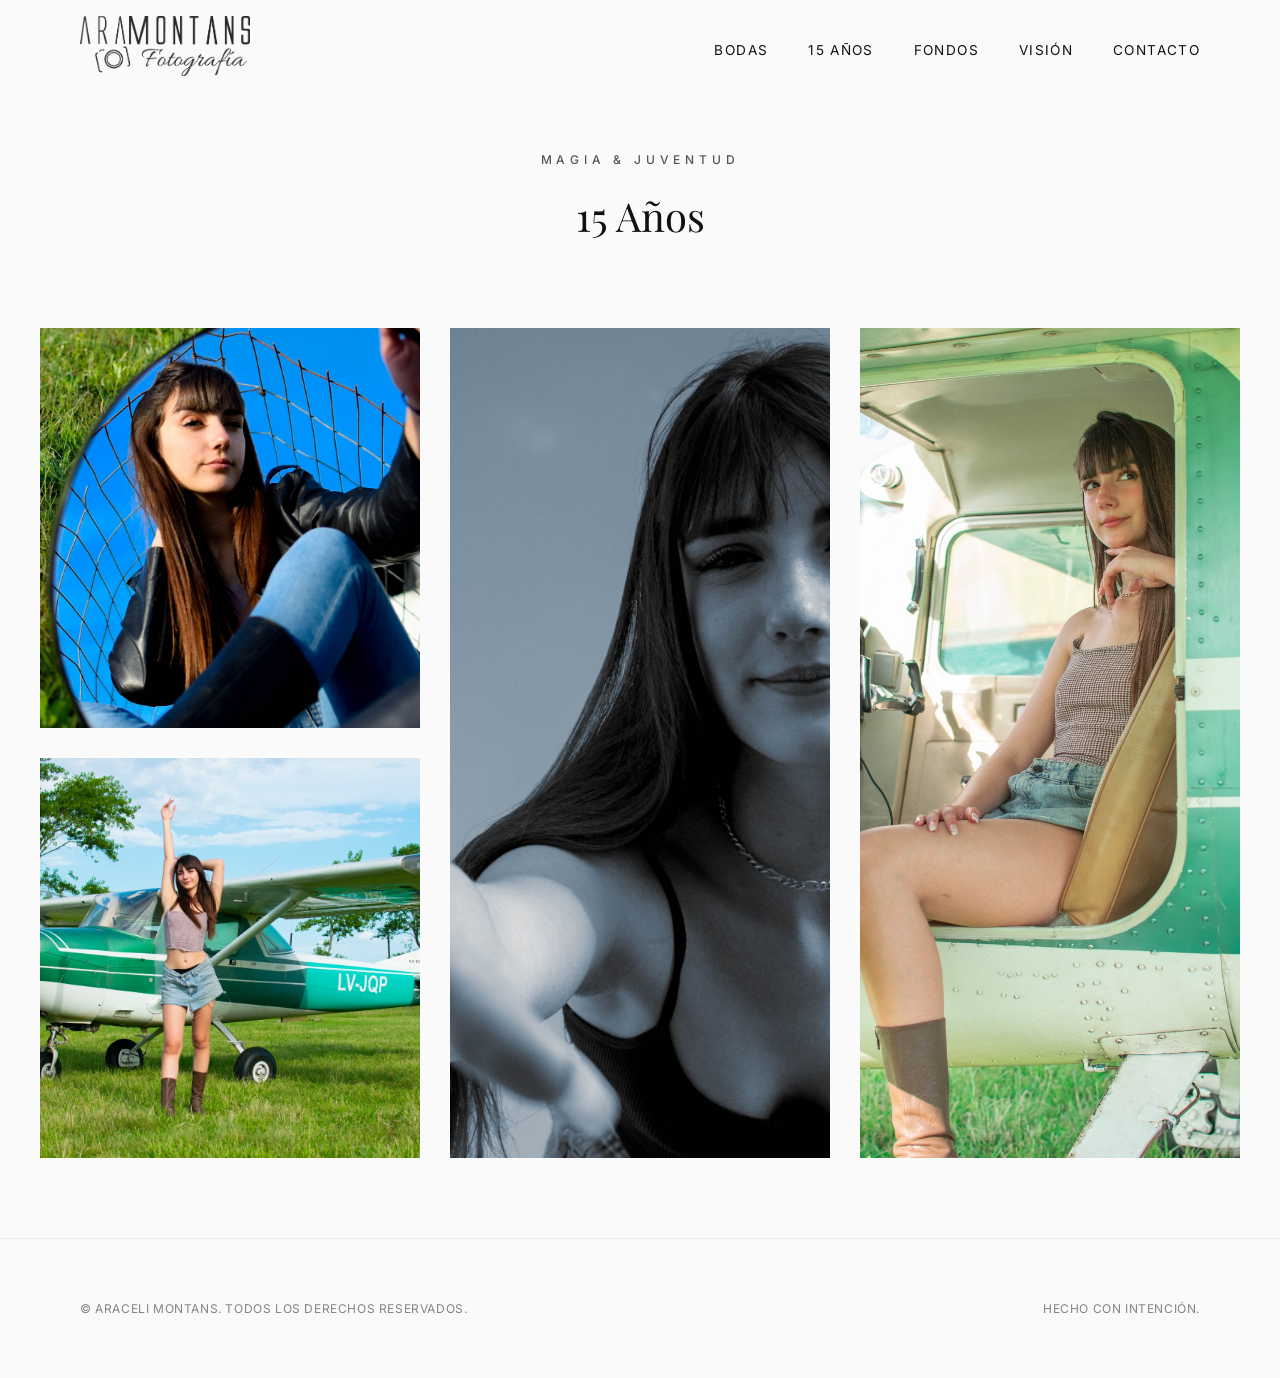
==== 15.html @ 08ce0a22 "portfolio terminado" ====
<!DOCTYPE html>
<html lang="es">

<head>
    <meta charset="UTF-8">
    <meta name="viewport" content="width=device-width, initial-scale=1.0">
    <title>15 Años | Araceli Montans</title>
    <link rel="preconnect" href="https://fonts.googleapis.com">
    <link rel="preconnect" href="https://fonts.gstatic.com" crossorigin>
    <link
        href="https://fonts.googleapis.com/css2?family=Playfair+Display:ital,wght@0,400;0,700;1,400&family=Inter:wght@300;400;500&display=swap"
        rel="stylesheet">
    <link rel="stylesheet" href="style.css">
</head>

<body>
    <header id="main-header">
        <nav class="container">
            <div class="logo">
                <a href="index.html"><img src="ara-logo/9.png" alt="ARAMONTANS Fotografia" id="logo-img"></a>
            </div>
            <ul class="nav-links">
                <li><a href="bodas.html">Bodas</a></li>
                <li><a href="15.html">15 Años</a></li>
                <li><a href="fondos.html">Fondos</a></li>
                <li><a href="index.html#about">Visión</a></li>
                <li><a href="index.html#contact">Contacto</a></li>
            </ul>
            <div class="menu-toggle" id="mobile-menu">
                <span></span>
                <span></span>
            </div>
        </nav>
    </header>

    <main>
        <section id="quince" class="container portfolio-section internal-page-section">
            <div class="section-title">
                <span class="subtitle">Magia & Juventud</span>
                <h2>15 Años</h2>
            </div>
            <div class="gallery-grid">
                <div class="gallery-item reveal">
                    <img src="ara-15/15.jpeg" alt="15 Años 1" loading="lazy">
                    <div class="item-overlay"><span>15 Años 01</span></div>
                </div>
                <div class="gallery-item reveal tall">
                    <img src="ara-15/16.jpeg" alt="15 Años 2" loading="lazy">
                    <div class="item-overlay"><span>15 Años 02</span></div>
                </div>
                <div class="gallery-item reveal tall">
                    <img src="ara-15/17.jpeg" alt="15 Años 3" loading="lazy">
                    <div class="item-overlay"><span>15 Años 03</span></div>
                </div>
                <div class="gallery-item reveal">
                    <img src="ara-15/18.jpeg" alt="15 Años 4" loading="lazy">
                    <div class="item-overlay"><span>15 Años 04</span></div>
                </div>
            </div>
        </section>
    </main>

    <footer>
        <div class="container footer-content">
            <p>&copy; Araceli Montans. Todos los derechos reservados.</p>
            <p>Hecho con intención.</p>
        </div>
    </footer>

    <div id="lightbox" class="lightbox">
        <span class="close-lightbox">&times;</span>
        <img class="lightbox-content" id="lightbox-img">
    </div>

    <script src="main.js"></script>
</body>

</html>
---- style.css ----
:root {
    --bg-color: #fafafa;
    --text-color: #111111;
    --accent-color: #555555;
    --transition-slow: 0.6s cubic-bezier(0.2, 1, 0.3, 1);
    --transition-medium: 0.3s cubic-bezier(0.2, 1, 0.3, 1);
    --container-width: 1200px;
}

* {
    margin: 0;
    padding: 0;
    box-sizing: border-box;
}

html {
    scroll-behavior: smooth;
}

body {
    background-color: var(--bg-color);
    color: var(--text-color);
    font-family: 'Inter', -apple-system, BlinkMacSystemFont, "Segoe UI", Roboto, Helvetica, Arial, sans-serif;
    line-height: 1.6;
    overflow-x: hidden;
}

h1, h2, h3 {
    font-family: 'Playfair Display', serif;
    font-weight: 400;
}

.container {
    max-width: var(--container-width);
    margin: 0 auto;
    padding: 0 40px;
}

/* Header & Nav */
header {
    width: 100%;
    height: 100px;
    display: flex;
    align-items: center;
    position: fixed;
    top: 0;
    left: 0;
    z-index: 1000;
    transition: background-color var(--transition-medium), height var(--transition-medium);
}

header.scrolled {
    height: 70px;
    background-color: rgba(250, 250, 250, 0.95);
    backdrop-filter: blur(10px);
    border-bottom: 1px solid rgba(0,0,0,0.05);
}

nav {
    display: flex;
    justify-content: space-between;
    align-items: center;
    width: 100%;
}

/* Logo Image Styles */
.logo {
    display: flex;
    align-items: center;
}

.logo img {
    height: 60px; /* Reduced from header height */
    width: auto;
    object-fit: contain;
    mix-blend-mode: multiply;
    transition: height var(--transition-medium);
}

header.scrolled .logo img {
    height: 45px;
}

/* Mobile Toggle Styles */
.menu-toggle {
    display: none; /* Hidden on desktop */
    flex-direction: column;
    gap: 6px;
    cursor: pointer;
    z-index: 1001;
}

.menu-toggle span {
    display: block;
    width: 25px;
    height: 1px;
    background-color: var(--text-color);
    transition: var(--transition-medium);
}

.nav-links {
    display: flex;
    list-style: none;
    gap: 40px;
}

.nav-links a {
    text-decoration: none;
    color: var(--text-color);
    font-size: 0.85rem;
    font-weight: 400;
    letter-spacing: 0.1em;
    text-transform: uppercase;
    transition: opacity var(--transition-medium);
}

.nav-links a:hover {
    opacity: 0.5;
}

/* Hero Section */
#hero {
    height: 100vh;
    display: flex;
    flex-direction: column;
    justify-content: center;
    align-items: center;
    position: relative;
    padding-top: 100px;
    margin-bottom: 100px;
}

.hero-content {
    text-align: center;
    z-index: 2;
    margin-bottom: 50px;
}

.hero-content h1 {
    font-size: clamp(2.5rem, 8vw, 5rem);
    margin-bottom: 20px;
    line-height: 1.1;
    font-style: italic;
}

.hero-content p {
    font-size: 1.1rem;
    font-weight: 300;
    letter-spacing: 0.05em;
    max-width: 600px;
    margin: 0 auto;
    opacity: 0.7;
}

.hero-image-wrapper {
    width: 100%;
    height: 60vh;
    overflow: hidden;
    position: relative;
}

.hero-img {
    width: 100%;
    height: 100%;
    object-fit: cover;
    transform: scale(1.1);
    transition: transform 5s ease;
}

#hero:hover .hero-img {
    transform: scale(1);
}

/* Portfolio Gallery */
.portfolio-section {
    padding: 80px 0;
}

.section-title {
    margin-bottom: 80px;
    text-align: center;
}

.subtitle {
    font-size: 0.75rem;
    font-weight: 500;
    letter-spacing: 0.4em;
    text-transform: uppercase;
    display: block;
    margin-bottom: 15px;
    color: var(--accent-color);
}

.section-title h2 {
    font-size: 2.5rem;
}

/* Categories Access */
#categories {
    padding: 100px 0 50px;
}

.category-cards {
    display: grid;
    grid-template-columns: repeat(3, 1fr);
    gap: 30px;
}

.cat-card {
    position: relative;
    height: 400px;
    overflow: hidden;
    display: block;
    text-decoration: none;
    background-color: #eee;
}

.cat-card img {
    width: 100%;
    height: 100%;
    object-fit: cover;
    filter: brightness(0.7);
    transition: var(--transition-slow);
}

.cat-overlay {
    position: absolute;
    inset: 0;
    display: flex;
    justify-content: center;
    align-items: center;
    background: rgba(0,0,0,0.2);
    transition: var(--transition-medium);
}

.cat-overlay h3 {
    color: #fff;
    font-size: 2rem;
    font-family: 'Playfair Display', serif;
    letter-spacing: 0.1em;
    text-transform: uppercase;
    transform: translateY(20px);
    opacity: 0;
    transition: var(--transition-medium);
}

.cat-card:hover img {
    transform: scale(1.05);
    filter: brightness(0.9);
}

.cat-card:hover .cat-overlay {
    background: rgba(0,0,0,0.5);
}

.cat-card:hover .cat-overlay h3 {
    transform: translateY(0);
    opacity: 1;
}

@media (max-width: 768px) {
    .category-cards {
        grid-template-columns: 1fr;
    }
}

.gallery-grid {
    display: grid;
    grid-template-columns: repeat(auto-fill, minmax(300px, 1fr));
    grid-auto-rows: 400px;
    grid-gap: 30px;
    grid-auto-flow: dense;
}

.gallery-item {
    position: relative;
    overflow: hidden;
    background-color: #eee;
}

.gallery-item img {
    width: 100%;
    height: 100%;
    object-fit: cover;
    transition: var(--transition-slow);
}

.gallery-item.tall {
    grid-row: span 2;
}

.gallery-item.wide {
    grid-column: span 2;
}

.item-overlay {
    position: absolute;
    top: 0;
    left: 0;
    width: 100%;
    height: 100%;
    background: rgba(0,0,0,0.2); /* Reduced darkness since there's no text */
    display: flex;
    justify-content: center;
    align-items: center;
    opacity: 0;
    transition: var(--transition-medium);
}

.item-overlay span {
    display: none; /* Text hidden completely */
}

.gallery-item:hover .item-overlay {
    opacity: 1;
}

.gallery-item:hover .item-overlay span {
    transform: translateY(0);
}

.gallery-item:hover img {
    transform: scale(1.05);
}

/* About Section */
#about {
    padding: 150px 0;
    background-color: #f0f0f0;
}

.about-flex {
    display: flex;
    align-items: center;
    gap: 80px;
}

.about-text {
    flex: 1;
}

.about-text h2 {
    font-size: 3rem;
    margin-bottom: 30px;
}

.about-text p {
    font-size: 1.1rem;
    margin-bottom: 25px;
    font-weight: 300;
    max-width: 500px;
}

.about-image {
    flex: 1;
    overflow: hidden;
}

.parallax-img {
    width: 100%;
    height: 600px;
    object-fit: cover;
}

.btn-minimal {
    display: inline-block;
    padding: 15px 40px;
    border: 1px solid var(--text-color);
    color: var(--text-color);
    text-decoration: none;
    font-size: 0.8rem;
    letter-spacing: 0.2em;
    text-transform: uppercase;
    transition: all var(--transition-medium);
    margin-top: 20px;
}

.btn-minimal:hover {
    background-color: var(--text-color);
    color: white;
}

/* Contact Section */
#contact {
    padding: 150px 0;
    text-align: center;
}

.contact-box h2 {
    font-size: clamp(2rem, 5vw, 4rem);
    margin-bottom: 30px;
}

.contact-box p {
    font-size: 1.2rem;
    font-weight: 300;
    margin-bottom: 50px;
}

.social-links {
    display: flex;
    justify-content: center;
    gap: 30px;
}

.social-links a {
    text-decoration: none;
    color: var(--text-color);
    font-size: 0.9rem;
    text-transform: uppercase;
    letter-spacing: 0.1em;
    position: relative;
}

.social-links a::after {
    content: '';
    position: absolute;
    width: 0;
    height: 1px;
    bottom: -5px;
    left: 0;
    background-color: var(--text-color);
    transition: width var(--transition-medium);
}

.social-links a:hover::after {
    width: 100%;
}

/* Footer */
footer {
    padding: 60px 0;
    border-top: 1px solid rgba(0,0,0,0.05);
}

.footer-content {
    display: flex;
    justify-content: space-between;
    align-items: center;
    font-size: 0.75rem;
    opacity: 0.5;
    letter-spacing: 0.05em;
    text-transform: uppercase;
}

/* Animations */
.reveal {
    opacity: 0;
    transform: translateY(50px);
    transition: all 1s cubic-bezier(0.2, 1, 0.3, 1);
}

.reveal.active {
    opacity: 1;
    transform: translateY(0);
}

.fade-in {
    animation: fadeIn 1.5s var(--transition-slow) forwards;
}

.delay-1 { animation-delay: 0.3s; }
.delay-2 { animation-delay: 0.6s; }

@keyframes fadeIn {
    from { opacity: 0; transform: translateY(30px); }
    to { opacity: 1; transform: translateY(0); }
}

/* Lightbox */
.lightbox {
    display: none;
    position: fixed;
    z-index: 2000;
    padding-top: 50px;
    left: 0;
    top: 0;
    width: 100%;
    height: 100%;
    overflow: auto;
    background-color: rgba(255,255,255,0.98);
}

.lightbox-content {
    margin: auto;
    display: block;
    max-width: 90%;
    max-height: 85vh;
    animation: zoom 0.5s ease;
}

.close-lightbox {
    position: absolute;
    top: 40px;
    right: 50px;
    color: #111;
    font-size: 60px;
    font-weight: 200;
    cursor: pointer;
}

@keyframes zoom {
    from {transform:scale(0.9); opacity: 0;} 
    to {transform:scale(1); opacity: 1;}
}

/* Mobile Adjustments */
@media (max-width: 768px) {
    .container { padding: 0 20px; }
    .nav-links { display: none; } 
    .menu-toggle { display: flex; } /* Show on mobile */
    .about-flex { flex-direction: column; }
    .gallery-grid { grid-template-columns: 1fr; }
    .gallery-item.wide { grid-column: auto; }
    .gallery-item.tall { grid-row: auto; }
    .about-image { order: -1; }
}

.internal-page-section {
    padding-top: 150px;
    min-height: 80vh;
}
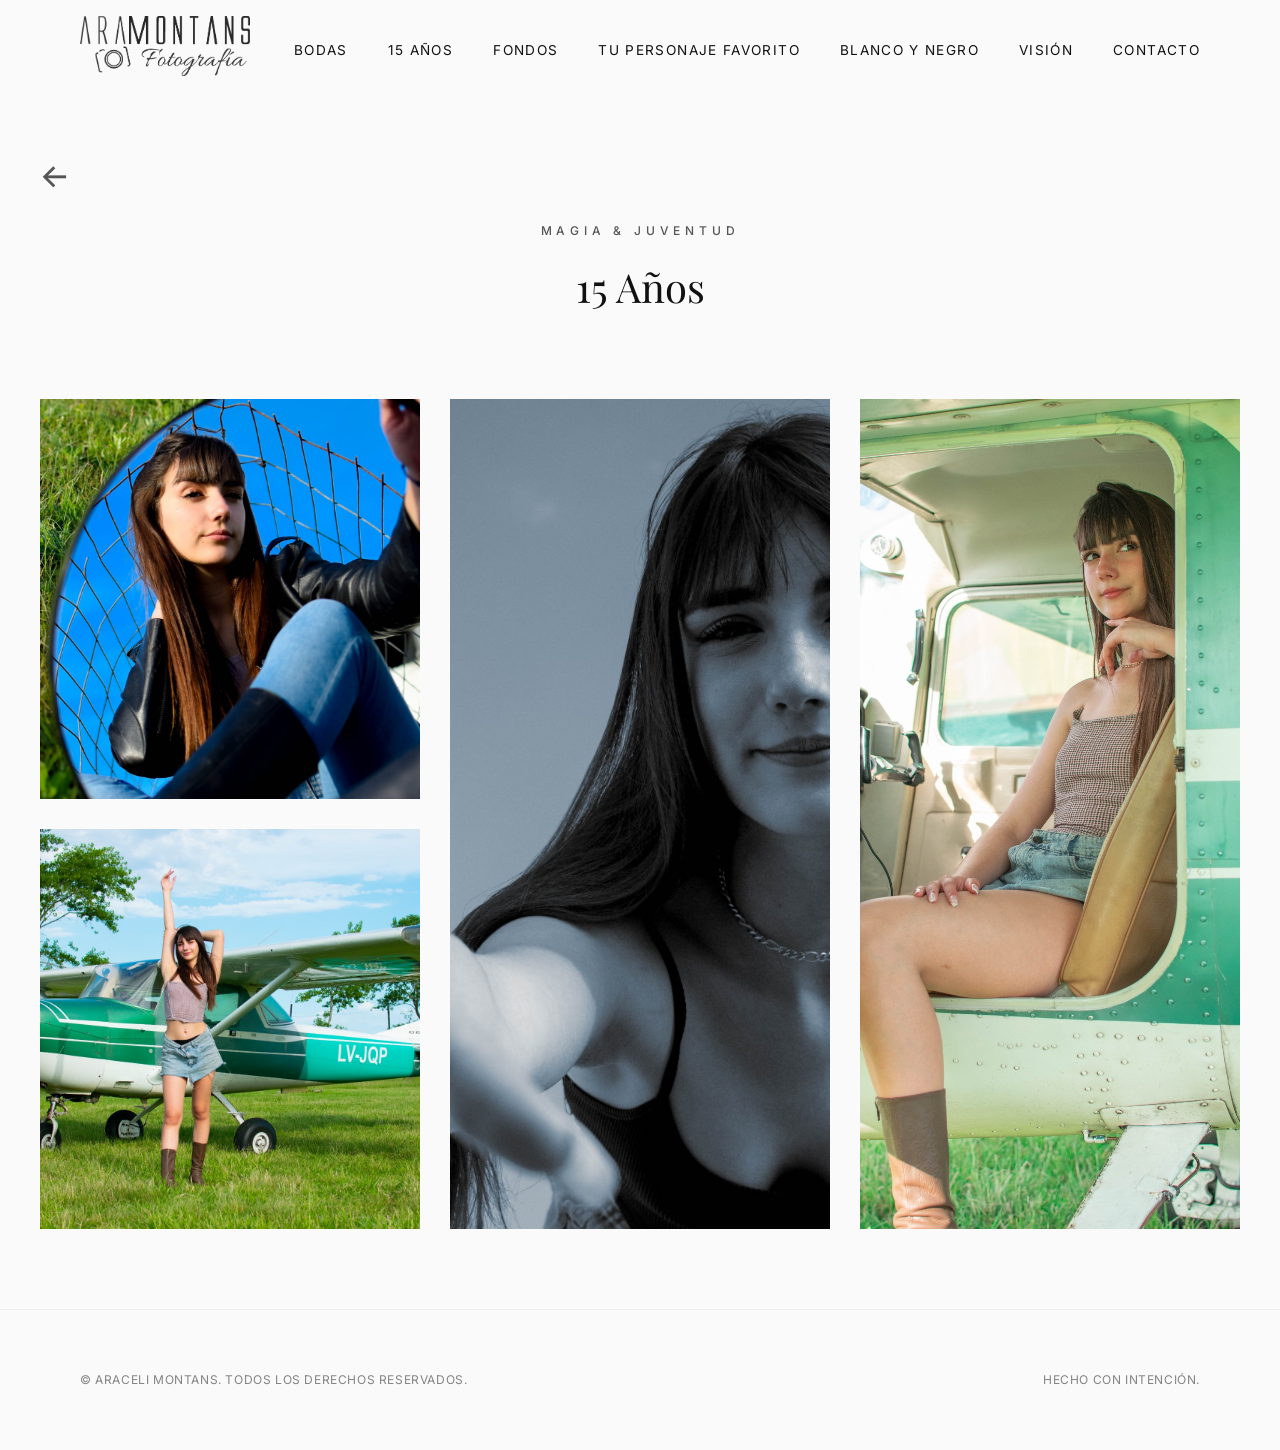
==== commit c7d0d291: "ahora si va tomando forma" ====
--- a/15.html
+++ b/15.html
@@ -23,6 +23,8 @@
                 <li><a href="bodas.html">Bodas</a></li>
                 <li><a href="15.html">15 Años</a></li>
                 <li><a href="fondos.html">Fondos</a></li>
+                <li><a href="personaje.html">Tu Personaje Favorito</a></li>
+                <li><a href="blancoynegro.html">Blanco y Negro</a></li>
                 <li><a href="index.html#about">Visión</a></li>
                 <li><a href="index.html#contact">Contacto</a></li>
             </ul>
@@ -35,6 +37,7 @@
 
     <main>
         <section id="quince" class="container portfolio-section internal-page-section">
+            <a href="index.html" class="back-link">&#8592; </a>
             <div class="section-title">
                 <span class="subtitle">Magia & Juventud</span>
                 <h2>15 Años</h2>
@@ -69,7 +72,9 @@
 
     <div id="lightbox" class="lightbox">
         <span class="close-lightbox">&times;</span>
+        <button class="lightbox-nav prev-lightbox">&#10094;</button>
         <img class="lightbox-content" id="lightbox-img">
+        <button class="lightbox-nav next-lightbox">&#10095;</button>
     </div>
 
     <script src="main.js"></script>
--- a/style.css
+++ b/style.css
@@ -229,7 +229,7 @@
     display: flex;
     justify-content: center;
     align-items: center;
-    background: rgba(0,0,0,0.2);
+    background: rgba(0,0,0,0.4);
     transition: var(--transition-medium);
 }
 
@@ -239,9 +239,10 @@
     font-family: 'Playfair Display', serif;
     letter-spacing: 0.1em;
     text-transform: uppercase;
-    transform: translateY(20px);
-    opacity: 0;
+    transform: translateY(0);
+    opacity: 1;
     transition: var(--transition-medium);
+    text-shadow: 0 2px 10px rgba(0,0,0,0.3);
 }
 
 .cat-card:hover img {
@@ -253,12 +254,7 @@
     background: rgba(0,0,0,0.5);
 }
 
-.cat-card:hover .cat-overlay h3 {
-    transform: translateY(0);
-    opacity: 1;
-}
-
-@media (max-width: 768px) {
+@media (max-width: 992px) {
     .category-cards {
         grid-template-columns: 1fr;
     }
@@ -276,6 +272,7 @@
     position: relative;
     overflow: hidden;
     background-color: #eee;
+    cursor: pointer;
 }
 
 .gallery-item img {
@@ -461,6 +458,8 @@
 
 .delay-1 { animation-delay: 0.3s; }
 .delay-2 { animation-delay: 0.6s; }
+.delay-3 { animation-delay: 0.9s; }
+.delay-4 { animation-delay: 1.2s; }
 
 @keyframes fadeIn {
     from { opacity: 0; transform: translateY(30px); }
@@ -472,13 +471,15 @@
     display: none;
     position: fixed;
     z-index: 2000;
-    padding-top: 50px;
     left: 0;
     top: 0;
     width: 100%;
     height: 100%;
-    overflow: auto;
-    background-color: rgba(255,255,255,0.98);
+    overflow: hidden;
+    background-color: rgba(0,0,0,0.85);
+    backdrop-filter: blur(8px);
+    align-items: center;
+    justify-content: center;
 }
 
 .lightbox-content {
@@ -487,16 +488,46 @@
     max-width: 90%;
     max-height: 85vh;
     animation: zoom 0.5s ease;
+    object-fit: contain;
 }
 
 .close-lightbox {
     position: absolute;
     top: 40px;
     right: 50px;
-    color: #111;
+    color: #fff;
     font-size: 60px;
     font-weight: 200;
     cursor: pointer;
+    z-index: 2001;
+    line-height: 1;
+}
+
+.lightbox-nav {
+    position: absolute;
+    top: 50%;
+    transform: translateY(-50%);
+    background: rgba(255, 255, 255, 0.1);
+    color: white;
+    border: none;
+    font-size: 2rem;
+    padding: 15px 20px;
+    cursor: pointer;
+    transition: var(--transition-medium);
+    border-radius: 5px;
+    z-index: 2001;
+}
+
+.lightbox-nav:hover {
+    background: rgba(255, 255, 255, 0.3);
+}
+
+.prev-lightbox {
+    left: 30px;
+}
+
+.next-lightbox {
+    right: 30px;
 }
 
 @keyframes zoom {
@@ -505,18 +536,48 @@
 }
 
 /* Mobile Adjustments */
-@media (max-width: 768px) {
+@media (max-width: 992px) {
     .container { padding: 0 20px; }
-    .nav-links { display: none; } 
+    .nav-links {
+        display: none;
+        position: absolute;
+        top: 100px;
+        left: 0;
+        width: 100%;
+        background: var(--bg-color);
+        flex-direction: column;
+        padding: 10px 0;
+        gap: 0;
+        box-shadow: 0 10px 10px rgba(0,0,0,0.05);
+    }
+    header.scrolled .nav-links { top: 65px; }
+    .nav-links li { width: 100%; text-align: center; padding: 15px 0; }
     .menu-toggle { display: flex; } /* Show on mobile */
     .about-flex { flex-direction: column; }
     .gallery-grid { grid-template-columns: 1fr; }
     .gallery-item.wide { grid-column: auto; }
     .gallery-item.tall { grid-row: auto; }
     .about-image { order: -1; }
+    #hero { padding-top: 160px; }
 }
 
 .internal-page-section {
     padding-top: 150px;
     min-height: 80vh;
 }
+
+.back-link {
+    display: inline-flex;
+    align-items: center;
+    text-decoration: none;
+    color: var(--accent-color);
+    font-size: 2rem;
+    font-weight: 500;
+    margin-bottom: 20px;
+    transition: var(--transition-medium);
+}
+
+.back-link:hover {
+    color: var(--text-color);
+    transform: translateX(-5px);
+}
